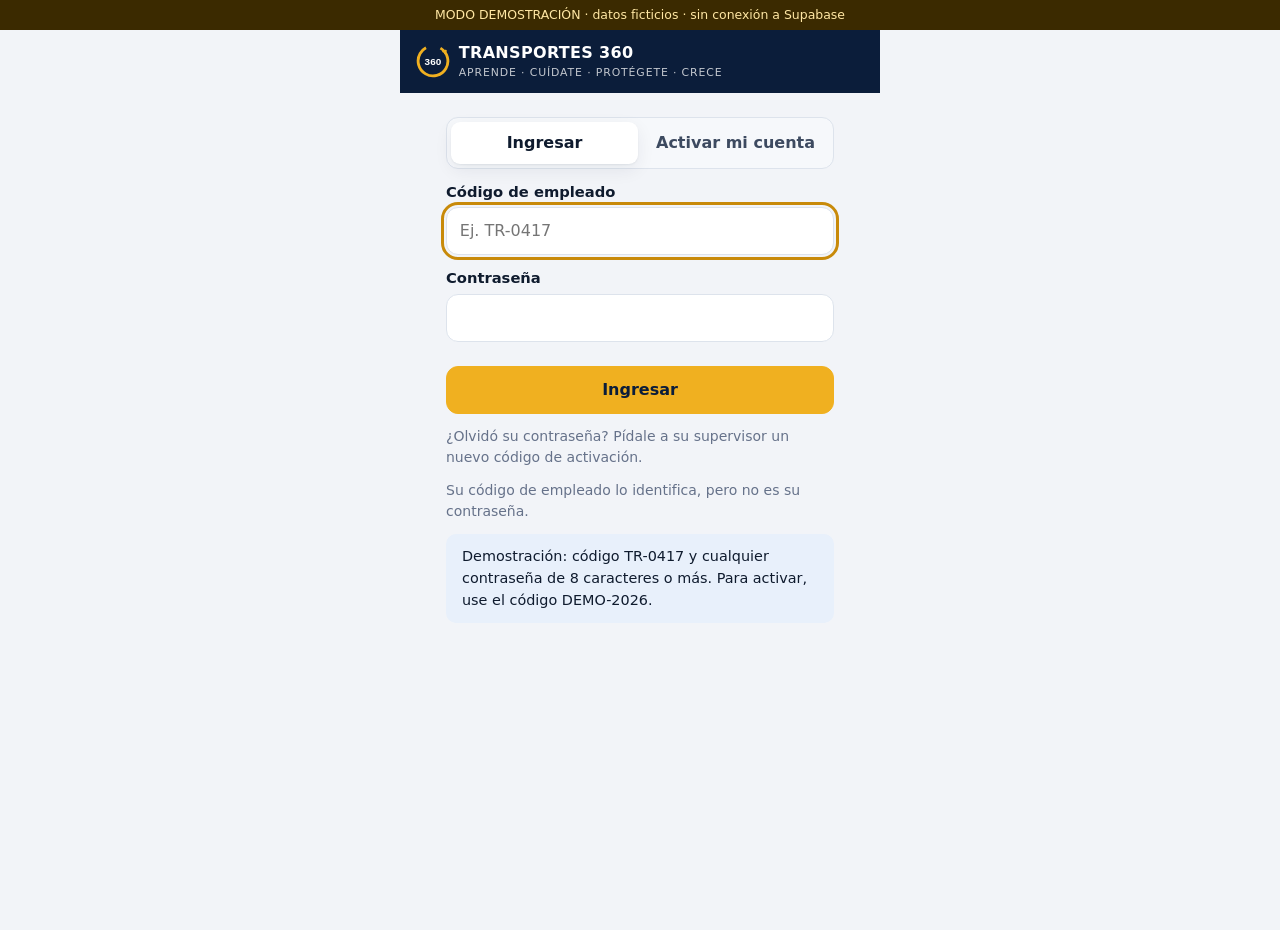
==== index.html @ 0b8347c2 "Fase 3 · iteración 0: estructura del proyecto y modo DEMO - Documentación de Fases 1 y 2 en docs/ (a" ====
<!doctype html>
<html lang="es">
<head>
  <meta charset="utf-8">
  <meta name="viewport" content="width=device-width, initial-scale=1, viewport-fit=cover">
  <meta name="theme-color" content="#0b1d3a">
  <meta name="referrer" content="no-referrer">
  <meta http-equiv="Content-Security-Policy" content="default-src 'self'; script-src 'self'; style-src 'self' 'unsafe-inline'; img-src 'self' data: blob: https://*.supabase.co; connect-src 'self' https://*.supabase.co wss://*.supabase.co; base-uri 'none'; form-action 'self'; object-src 'none'">
  <title>TRANSPORTES 360</title>
  <link rel="stylesheet" href="css/tokens.css">
  <link rel="stylesheet" href="css/base.css">
  <link rel="stylesheet" href="css/colaborador.css">
</head>
<body>
  <div id="app" class="app"></div>
  <noscript>TRANSPORTES 360 necesita JavaScript activado.</noscript>
  <script src="js/config.js"></script>
  <script src="js/core/dom.js"></script>
  <script src="js/core/ui.js"></script>
  <script src="js/core/enrutador.js"></script>
  <script src="js/api/api.js"></script>
  <script src="js/colaborador/marco.js"></script>
  <script src="js/colaborador/ingreso.js"></script>
  <script src="js/colaborador/inicio.js"></script>
  <script src="js/colaborador/semana.js"></script>
  <script src="js/colaborador/capsula.js"></script>
  <script src="js/colaborador/alertas.js"></script>
  <script src="js/colaborador/historial.js"></script>
  <script src="js/colaborador/arranque.js"></script>
</body>
</html>
---- css/tokens.css ----
/* TRANSPORTES 360 — Tokens de diseño.
   Paleta provisional basada en la identidad Grupo CIISA (marino + dorado) hasta definir el logo oficial (D-13).
   Regla de contraste: el dorado se usa como RELLENO con texto marino; para texto dorado sobre claro se usa --gold-ink. */
:root {
  color-scheme: light;
  --font: "Segoe UI", system-ui, -apple-system, Roboto, "Helvetica Neue", Arial, sans-serif;
  --mono: ui-monospace, "Cascadia Mono", Consolas, monospace;
  --bg: #f2f4f8;
  --surface: #ffffff;
  --surface-2: #f6f8fb;
  --border: #dde3ec;
  --text: #0f1b2e;
  --text-2: #3d4a60;
  --muted: #66728a;
  --navy: #0b1d3a;
  --navy-2: #16305a;
  --gold: #f0b020;
  --gold-hover: #dc9f12;
  --gold-ink: #8a5c0a;
  --on-gold: #0b1d3a;
  --good: #0f8a2e;
  --good-soft: #e5f5e9;
  --warn: #9a6200;
  --warn-soft: #fff4d9;
  --high: #b54708;
  --high-soft: #fdeee2;
  --crit: #b42323;
  --crit-soft: #fdecec;
  --info: #1d4f94;
  --info-soft: #e8f0fb;
  --focus: #c88a0a;
  --radius: 16px;
  --radius-sm: 10px;
  --shadow: 0 1px 2px rgba(11, 29, 58, .06), 0 6px 18px rgba(11, 29, 58, .07);
  --tap: 48px;
}
@media (prefers-color-scheme: dark) {
  :root:not([data-theme="light"]) {
    color-scheme: dark;
    --bg: #0a1220; --surface: #121c2e; --surface-2: #17233a; --border: #26344d;
    --text: #e8edf6; --text-2: #c2ccdc; --muted: #8f9db4;
    --gold-ink: #f0b020; --good: #4cc26b; --good-soft: #13301d; --warn: #f3b946; --warn-soft: #33270c;
    --high: #f59e5f; --high-soft: #3a2214; --crit: #f07a7a; --crit-soft: #3b1717; --info: #8fb6ef; --info-soft: #14243f;
  }
}
---- css/base.css ----
/* TRANSPORTES 360 — Base y componentes compartidos (app del colaborador y panel). */
* { box-sizing: border-box; }
html, body { margin: 0; }
body { font-family: var(--font); background: var(--bg); color: var(--text); font-size: 16px; line-height: 1.5; -webkit-text-size-adjust: 100%; }
h1, h2, h3 { line-height: 1.25; margin: 0 0 .4em; }
h1 { font-size: 1.45rem; } h2 { font-size: 1.15rem; } h3 { font-size: 1rem; }
p { margin: 0 0 .75em; }
a { color: var(--info); }
button, input, select, textarea { font: inherit; color: inherit; }
:focus-visible { outline: 3px solid var(--focus); outline-offset: 2px; }
.icon { width: 22px; height: 22px; flex: none; stroke: currentColor; fill: none; stroke-width: 2; stroke-linecap: round; stroke-linejoin: round; }
.icon.sm { width: 18px; height: 18px; }
.muted { color: var(--muted); }
.small { font-size: .875rem; }
.row { display: flex; align-items: center; gap: .6rem; }
.between { justify-content: space-between; }
.wrap { flex-wrap: wrap; }
.stack > * + * { margin-top: .75rem; }
.hidden { display: none !important; }
.sr-only { position: absolute; width: 1px; height: 1px; overflow: hidden; clip: rect(0 0 0 0); white-space: nowrap; }

/* Franja de modo DEMO */
.demo-banner { background: #3b2a00; color: #ffe7a3; font-size: .78rem; text-align: center; padding: .35rem 1rem; }

/* Botones */
.btn { display: inline-flex; align-items: center; justify-content: center; gap: .5rem; min-height: var(--tap); padding: 0 1.1rem; border-radius: 12px; border: 1px solid var(--border); background: var(--surface); font-weight: 600; cursor: pointer; text-decoration: none; color: var(--text); }
.btn.primary { background: var(--gold); border-color: var(--gold); color: var(--on-gold); }
.btn.primary:hover { background: var(--gold-hover); }
.btn.navy { background: var(--navy); border-color: var(--navy); color: #fff; }
.btn.ghost { background: transparent; }
.btn.block { width: 100%; }
.btn:disabled { opacity: .5; cursor: not-allowed; }
.btn.wa { background: #1f7a4d; border-color: #1f7a4d; color: #fff; }

/* Tarjetas y chips */
.card { background: var(--surface); border: 1px solid var(--border); border-radius: var(--radius); padding: 1rem; box-shadow: var(--shadow); min-width: 0; }
.chip { display: inline-flex; align-items: center; gap: .35rem; font-size: .78rem; font-weight: 600; padding: .2rem .6rem; border-radius: 999px; background: var(--surface-2); border: 1px solid var(--border); color: var(--text-2); }
.chip.good { background: var(--good-soft); color: var(--good); border-color: transparent; }
.chip.warn { background: var(--warn-soft); color: var(--warn); border-color: transparent; }
.chip.high { background: var(--high-soft); color: var(--high); border-color: transparent; }
.chip.crit { background: var(--crit-soft); color: var(--crit); border-color: transparent; }
.chip.info { background: var(--info-soft); color: var(--info); border-color: transparent; }
.chip.gold { background: var(--gold); color: var(--on-gold); border-color: transparent; }

.note { padding: .75rem 1rem; border-radius: var(--radius-sm); background: var(--info-soft); color: var(--text); font-size: .9rem; }
.note.warn { background: var(--warn-soft); }
.feedback { margin-top: .6rem; padding: .75rem .9rem; border-radius: var(--radius-sm); font-size: .92rem; }
.feedback.ok { background: var(--good-soft); }
.feedback.ko { background: var(--crit-soft); }

/* Formularios */
.field { display: flex; flex-direction: column; gap: .3rem; min-width: 0; }
.field label { font-weight: 600; font-size: .92rem; }
.field input, .field select, .field textarea { width: 100%; min-width: 0; min-height: var(--tap); padding: .6rem .8rem; border: 1px solid var(--border); border-radius: 12px; background: var(--surface); }
.field textarea { min-height: 88px; resize: vertical; }
.field .hint { font-size: .8rem; color: var(--muted); }
.form-error { color: var(--crit); font-weight: 600; font-size: .9rem; }

/* Pestañas */
.tabs { display: flex; gap: .25rem; background: var(--surface-2); border: 1px solid var(--border); border-radius: 12px; padding: .25rem; }
.tabs button { flex: 1; min-height: 42px; border: 0; border-radius: 9px; background: transparent; font-weight: 600; cursor: pointer; color: var(--text-2); }
.tabs button[aria-selected="true"] { background: var(--surface); color: var(--text); box-shadow: var(--shadow); }

/* Avisos emergentes y carga */
.toast { position: fixed; left: 50%; bottom: 84px; transform: translateX(-50%); z-index: 50; max-width: min(92vw, 440px); padding: .75rem 1rem; border-radius: 12px; background: var(--navy); color: #fff; box-shadow: var(--shadow); font-size: .92rem; }
.toast.error { background: var(--crit); }
.loading { padding: 2rem 0; text-align: center; color: var(--muted); }

@media (prefers-reduced-motion: no-preference) {
  .btn { transition: background-color .15s, border-color .15s; }
}
---- css/colaborador.css ----
/* TRANSPORTES 360 — App del colaborador (móvil primero). */
.app { max-width: 480px; margin: 0 auto; min-height: 100vh; min-height: 100dvh; display: flex; flex-direction: column; background: var(--bg); }
.topbar { position: sticky; top: 0; z-index: 5; display: flex; align-items: center; justify-content: space-between; gap: .75rem; padding: .7rem 16px; background: var(--navy); color: #fff; }
.brand { display: flex; align-items: center; gap: .55rem; font-weight: 800; letter-spacing: .02em; }
.brand small { display: block; font-weight: 500; font-size: .68rem; letter-spacing: .08em; opacity: .75; }
.avatar { width: 38px; height: 38px; border-radius: 50%; background: var(--gold); color: var(--on-gold); display: grid; place-items: center; font-weight: 700; font-size: .9rem; border: 0; cursor: pointer; flex: none; text-decoration: none; }
.avatar.outline { background: transparent; color: #fff; border: 1px solid rgba(255, 255, 255, .35); }
.main { flex: 1; padding: 16px 16px 96px; }
.main > * + * { margin-top: 1rem; }

.hero { position: relative; overflow: hidden; border-radius: var(--radius); color: #fff; background: linear-gradient(135deg, var(--navy) 0%, var(--navy-2) 70%, #23477f 100%); padding: 1.1rem 1.1rem 1.2rem; box-shadow: var(--shadow); }
.hero svg.fleet { position: absolute; right: -12px; bottom: -6px; width: 210px; opacity: .22; }
.hero .kicker { font-size: .75rem; letter-spacing: .08em; text-transform: uppercase; color: var(--gold); font-weight: 700; }
.hero h1 { color: #fff; margin-top: .2rem; max-width: 85%; }
.dots { display: flex; gap: .4rem; margin: .7rem 0 1rem; }
.dot { flex: 1; height: 8px; border-radius: 4px; background: rgba(255, 255, 255, .22); }
.dot.done { background: var(--gold); }
.dot.today { background: #fff; }
.hero .btn.primary { width: 100%; position: relative; }

.alert-strip { display: flex; gap: .75rem; align-items: center; padding: .85rem 1rem; border-radius: var(--radius); background: var(--high-soft); color: var(--high); border: 1px solid transparent; cursor: pointer; width: 100%; text-align: left; font-weight: 600; text-decoration: none; }
.alert-strip.crit { background: var(--crit-soft); color: var(--crit); }
.section-title { display: flex; align-items: center; justify-content: space-between; margin: 1.25rem 0 .5rem; }
.section-title h2 { margin: 0; }
.tip { border-left: 5px solid var(--gold); }
.tip .label { font-size: .75rem; font-weight: 700; color: var(--gold-ink); text-transform: uppercase; letter-spacing: .06em; }
.cats { display: grid; grid-template-columns: repeat(3, 1fr); gap: .6rem; }
.cat { display: flex; flex-direction: column; align-items: center; justify-content: center; gap: .35rem; min-height: 88px; padding: .5rem; border-radius: 14px; background: var(--surface); border: 1px solid var(--border); font-size: .8rem; font-weight: 600; text-align: center; color: var(--text-2); }
.cat .icon { width: 26px; height: 26px; color: var(--navy-2); }
@media (prefers-color-scheme: dark) { :root:not([data-theme="light"]) .cat .icon { color: var(--gold); } }
.badges { display: flex; gap: .6rem; overflow-x: auto; padding-bottom: .25rem; }
.badge { flex: none; width: 112px; text-align: center; padding: .75rem .5rem; }
.badge .medal { width: 44px; height: 44px; margin: 0 auto .4rem; border-radius: 50%; display: grid; place-items: center; background: var(--gold); color: var(--on-gold); }

.bottomnav { position: fixed; bottom: 0; left: 50%; transform: translateX(-50%); width: 100%; max-width: 480px; display: grid; grid-template-columns: repeat(4, 1fr); background: var(--surface); border-top: 1px solid var(--border); padding-bottom: env(safe-area-inset-bottom); z-index: 6; }
.bottomnav a { display: flex; flex-direction: column; align-items: center; gap: .15rem; padding: .55rem 0 .6rem; min-height: 60px; text-decoration: none; color: var(--muted); font-size: .72rem; font-weight: 600; position: relative; }
.bottomnav a.active { color: var(--text); }
.bottomnav a.active::before { content: ""; position: absolute; top: 0; left: 28%; right: 28%; height: 3px; border-radius: 0 0 3px 3px; background: var(--gold); }
.bottomnav .count { position: absolute; top: 6px; left: calc(50% + 6px); min-width: 18px; height: 18px; padding: 0 5px; border-radius: 9px; background: var(--crit); color: #fff; font-size: .68rem; display: grid; place-items: center; }

/* Listas */
.back { display: inline-flex; align-items: center; gap: .3rem; min-height: 40px; color: var(--text-2); text-decoration: none; font-weight: 600; }
.list { list-style: none; margin: 0; padding: 0; }
.list > li + li { margin-top: .6rem; }
.item { display: flex; align-items: center; gap: .85rem; padding: .85rem 1rem; background: var(--surface); border: 1px solid var(--border); border-radius: 14px; text-decoration: none; color: var(--text); min-height: 64px; width: 100%; text-align: left; }
a.item { cursor: pointer; }
.item .day { width: 42px; height: 42px; border-radius: 12px; display: grid; place-items: center; font-weight: 800; background: var(--surface-2); flex: none; }
.item.done .day { background: var(--good-soft); color: var(--good); }
.item.today .day { background: var(--gold); color: var(--on-gold); }
.item.locked { opacity: .6; }
.item .grow { flex: 1; min-width: 0; }
.item .title { font-weight: 650; display: block; }
.prio { width: 6px; align-self: stretch; border-radius: 3px; flex: none; }
.prio.INFORMATIVA { background: var(--info); } .prio.PREVENTIVA { background: var(--warn); } .prio.ALTA { background: var(--high); } .prio.CRITICA { background: var(--crit); }
.block-label { font-size: .75rem; font-weight: 700; letter-spacing: .06em; text-transform: uppercase; color: var(--muted); margin-bottom: .25rem; }
.checklist { list-style: none; padding: 0; margin: 0; }
.checklist li { display: flex; gap: .55rem; align-items: flex-start; padding: .35rem 0; }
.checklist .icon { color: var(--good); margin-top: 2px; }
.closing { font-weight: 600; border-left: 4px solid var(--gold); padding-left: .75rem; }
.source { font-size: .82rem; color: var(--muted); }

/* Ingreso */
.login { padding: 24px 16px; max-width: 420px; margin: 0 auto; width: 100%; }

/* Hoja inferior (perfil) */
.sheet-backdrop { position: fixed; inset: 0; background: rgba(5, 12, 24, .45); z-index: 20; display: flex; align-items: flex-end; justify-content: center; }
.sheet { width: 100%; max-width: 480px; background: var(--surface); border-radius: 20px 20px 0 0; padding: 1.25rem 16px calc(1.25rem + env(safe-area-inset-bottom)); }

/* Evaluación */
.quiz-q { margin-top: 1rem; }
.quiz-q legend { font-weight: 700; margin-bottom: .5rem; padding: 0; }
.quiz-q fieldset { border: 0; margin: 0; padding: 0; }
.opt { display: flex; align-items: center; gap: .7rem; min-height: 56px; padding: .6rem .9rem; margin-top: .5rem; border: 2px solid var(--border); border-radius: 12px; background: var(--surface); cursor: pointer; }
.opt input { width: 22px; height: 22px; accent-color: var(--navy); flex: none; }
.opt:has(input:checked) { border-color: var(--navy-2); background: var(--surface-2); }
.opt.correct, .opt.correct:has(input:checked) { border-color: var(--good); background: var(--good-soft); }
.opt.wrong, .opt.wrong:has(input:checked) { border-color: var(--crit); background: var(--crit-soft); }
.score { display: flex; align-items: center; gap: 1rem; }
.score .big { font-size: 2.2rem; font-weight: 800; line-height: 1; }

/* Cápsula por tarjetas (historias) */
.main.story { padding-bottom: 24px; outline: none; }
.story-top { position: sticky; top: 58px; z-index: 4; background: var(--bg); padding: .25rem 0 .6rem; }
.segs { display: flex; gap: 4px; margin-top: .35rem; }
.seg { flex: 1; height: 6px; padding: 0; border: 0; border-radius: 3px; background: var(--border); cursor: pointer; }
.seg.done { background: var(--gold); }
.seg.now { background: var(--navy-2); }
.seg:disabled { cursor: default; }
@media (prefers-color-scheme: dark) { :root:not([data-theme="light"]) .seg.now { background: #fff; } }
.listen { min-height: 40px; padding: 0 .7rem; }
.listen[aria-pressed="true"] { background: var(--gold); color: var(--on-gold); border-color: var(--gold); }
.story-card { background: var(--surface); border: 1px solid var(--border); border-radius: var(--radius); padding: 1rem; box-shadow: var(--shadow); min-height: 52vh; }
.story-card > * + * { margin-top: .85rem; }
.story-card h1 { font-size: 1.5rem; }
.story-img { display: block; width: 100%; height: auto; border-radius: 14px; }
.lead { font-size: 1.05rem; color: var(--text-2); }
.kicker-ink { font-size: .75rem; font-weight: 800; letter-spacing: .08em; text-transform: uppercase; color: var(--gold-ink); }
.story-nav { position: sticky; bottom: 0; display: grid; grid-template-columns: 1fr 1.6fr; gap: .6rem; padding: .75rem 0 calc(.75rem + env(safe-area-inset-bottom)); background: linear-gradient(transparent, var(--bg) 30%); margin-top: .75rem; }
.q { font-weight: 700; font-size: 1.05rem; }
.choices { display: flex; flex-direction: column; gap: .5rem; }
.choice { min-height: 56px; padding: .6rem .9rem; text-align: left; border: 2px solid var(--border); border-radius: 12px; background: var(--surface); cursor: pointer; font-weight: 600; }
.choice.safe { border-color: var(--good); background: var(--good-soft); }
.choice.risky { border-color: var(--crit); background: var(--crit-soft); }
.phone-mock { border-radius: 18px; background: var(--info-soft); border: 6px solid var(--navy); padding: .6rem; max-width: 360px; }
.msg-head { display: flex; align-items: center; gap: .45rem; font-size: .82rem; font-weight: 700; color: var(--text-2); padding: .1rem .2rem .5rem; }
.bubble { background: var(--surface); border-radius: 4px 14px 14px 14px; padding: .7rem .8rem; line-height: 1.7; box-shadow: var(--shadow); }
.spot { display: inline; border-bottom: 2px dashed var(--muted); padding: .1rem .1rem; cursor: pointer; border-radius: 4px; -webkit-box-decoration-break: clone; box-decoration-break: clone; }
.spot:hover { background: var(--warn-soft); }
.spot.found { background: var(--crit-soft); color: var(--crit); border-bottom: 2px solid var(--crit); font-weight: 700; }
.found-list { list-style: none; padding: 0; margin: 0; }
.found-list li { display: flex; gap: .5rem; align-items: flex-start; padding: .35rem 0; font-size: .92rem; }
.found-list .icon { color: var(--crit); margin-top: 2px; }
.flips { display: grid; grid-template-columns: 1fr 1fr; gap: .6rem; }
.flip { position: relative; padding: 0; border: 0; background: transparent; cursor: pointer; perspective: 800px; text-align: left; font-size: .88rem; line-height: 1.35; }
.flip-inner { display: grid; height: 100%; min-height: 150px; transform-style: preserve-3d; }
.flip-face { grid-area: 1 / 1; display: flex; flex-direction: column; gap: .4rem; padding: .75rem; border-radius: 14px; backface-visibility: hidden; -webkit-backface-visibility: hidden; }
.flip-face.front { background: var(--navy); color: #fff; }
.flip-face.front .small { opacity: .75; margin-top: auto; }
.flip-face.back { background: var(--good-soft); color: var(--text); transform: rotateY(180deg); border: 2px solid var(--good); }
.flip.on .flip-inner { transform: rotateY(180deg); }
.flip-ico { width: 30px; height: 30px; border-radius: 50%; display: grid; place-items: center; }
.flip-ico.bad { background: var(--crit); color: #fff; }
.flip-ico.good { background: var(--good); color: #fff; }
.flip-ico .icon { width: 18px; height: 18px; }
.steps { margin: 0; padding-left: 1.4rem; }
.steps li { padding: .3rem 0; }
.steps li::marker { font-weight: 800; color: var(--gold-ink); }

@media (prefers-reduced-motion: no-preference) {
  .opt, .item, .choice { transition: background-color .15s, border-color .15s; }
  .flip-inner { transition: transform .45s ease; }
}
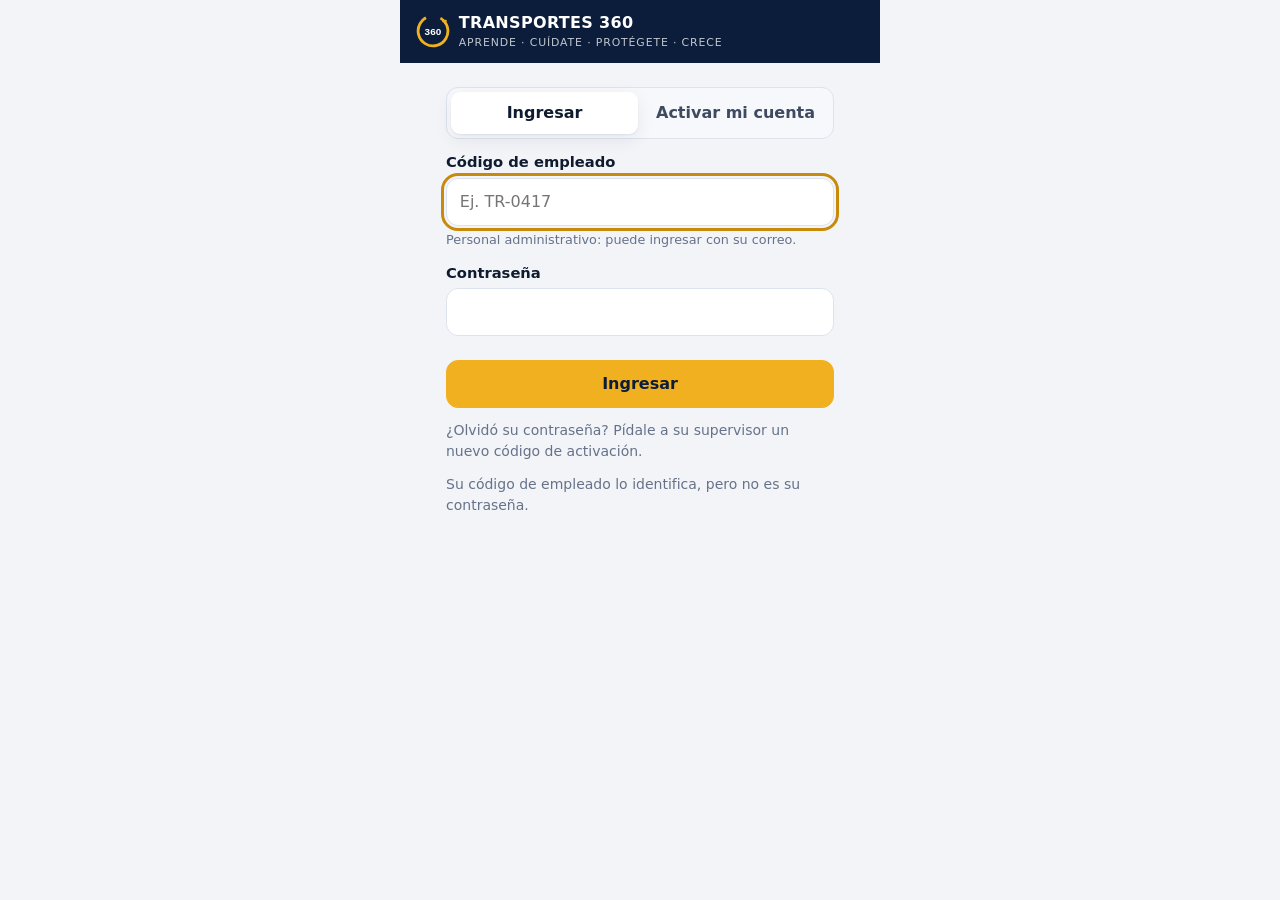
==== commit 31044822: "Iteración 2: capacitación semanal (aplicada en Supabase) - sql/05_capacitacion.sql: semanas, 5 cápsu" ====
--- a/index.html
+++ b/index.html
@@ -18,6 +18,7 @@
   <script src="js/core/dom.js"></script>
   <script src="js/core/ui.js"></script>
   <script src="js/core/enrutador.js"></script>
+  <script src="js/core/capsula-vista.js"></script>
   <script src="js/api/api.js"></script>
   <script src="js/colaborador/marco.js"></script>
   <script src="js/colaborador/ingreso.js"></script>
